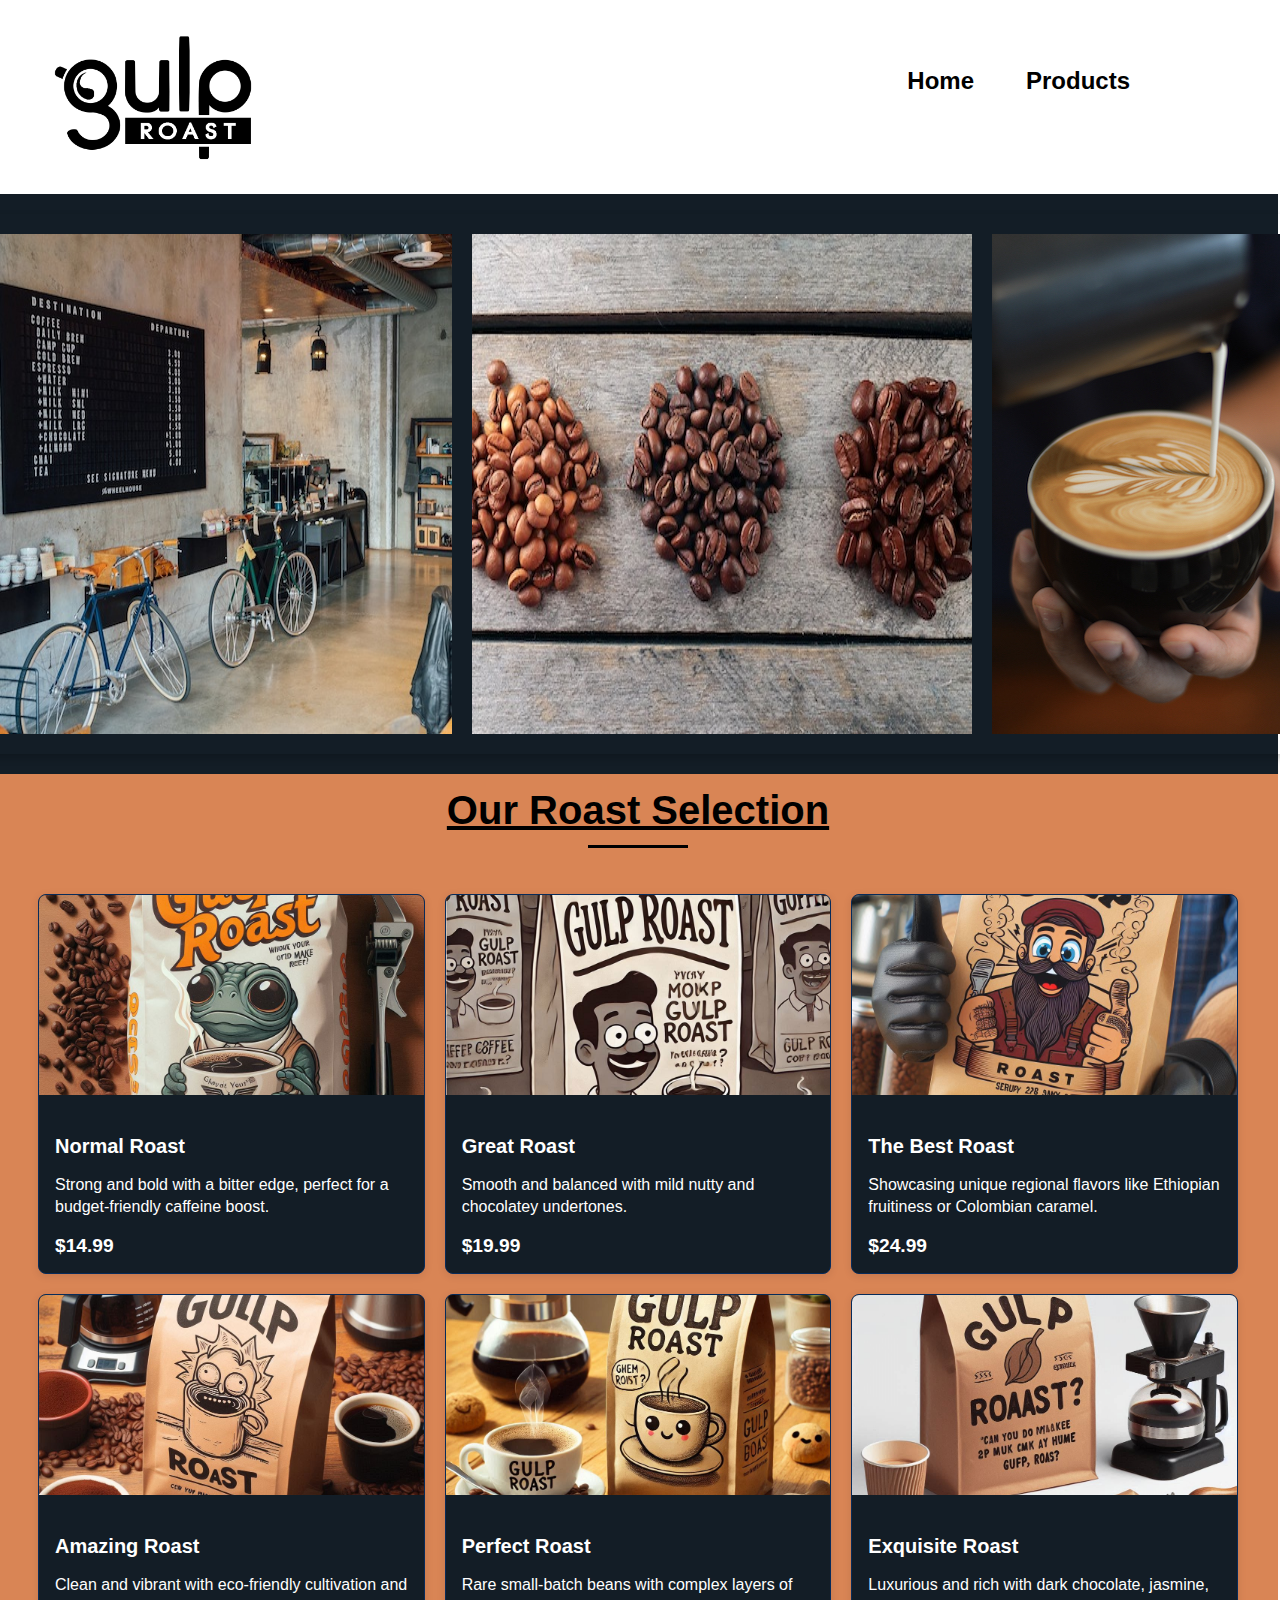
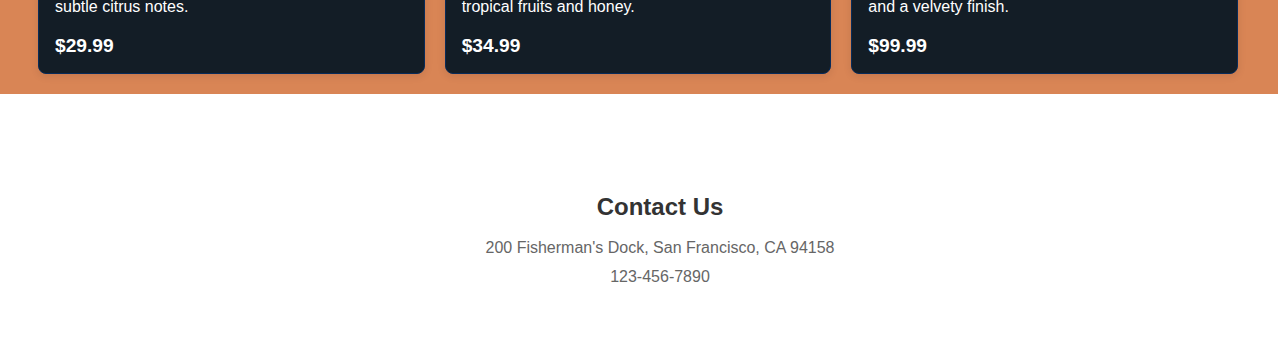
==== product.html @ 4ae88512 "second commit" ====
<!DOCTYPE html>
<html lang="en">
  <head>
    <meta charset="UTF-8" />
    <meta name="viewport" content="width=device-width, initial-scale=1.0" />
    <title>product</title>
    <link rel="stylesheet" href="style.css" />
  </head>
  <body>
    <header class="main-header">
      <div class="logo">
        <img
          class="gulplogo"
          src="images/gulp-logo-dark.webp"
          alt="gulp logo"
        />
      </div>
      <nav class="nav-links">
        <a href="index.html"><h2>Home</h2></a>
        <a href="product.html"><h2>Products</h2></a>
    </nav>
    </header>
    <div class="section1">
      <main>
        <div class="imagep1">
          <img src="images/gulp-menu.jpg" alt="someone-drinking-coffee" />
          <img src="images/gulp-coffee-beans.jpg" alt="" />
          <img src="images/gulp-coffee-closeup.jpg" alt="" />
        </div>
      </main>
    </div>
    <section class="section4">
    <h2 class="section-title">Our Roast Selection</h2>
    <div class="card-container">
        <!-- Card 1 -->
        <div class="card">
            <img src="images/Designer (1).jpeg" alt="Product 1" class="card-image">
            <div class="card-content">
                <h3 class="card-title">Normal Roast</h3>
                <p class="card-description">Strong and bold with a bitter edge, perfect for a budget-friendly caffeine boost.</p>
                <div class="card-price">$14.99</div>
            </div>
        </div>
    
        <!-- Card 2 -->
        <div class="card">
            <img src="images/Designer (2).jpeg" alt="Product 2" class="card-image">
            <div class="card-content">
                <h3 class="card-title">Great Roast</h3>
                <p class="card-description">Smooth and balanced with mild nutty and chocolatey undertones.</p>
                <div class="card-price">$19.99</div>
            </div>
        </div>
    
        <!-- Card 3 -->
        <div class="card">
            <img src="images/Designer (3).jpeg" alt="Product 3" class="card-image">
            <div class="card-content">
                <h3 class="card-title">The Best Roast</h3>
                <p class="card-description">Showcasing unique regional flavors like Ethiopian fruitiness or Colombian caramel.</p>
                <div class="card-price">$24.99</div>
            </div>
        </div>
    
        <!-- Card 4 -->
        <div class="card">
            <img src="images/Designer (4).jpeg" alt="Product 4" class="card-image">
            <div class="card-content">
                <h3 class="card-title">Amazing Roast</h3>
                <p class="card-description">Clean and vibrant with eco-friendly cultivation and subtle citrus notes.</p>
                <div class="card-price">$29.99</div>
            </div>
        </div>
    
        <!-- Card 5 -->
        <div class="card">
            <img src="images/Designer (5).jpeg" alt="Product 5" class="card-image">
            <div class="card-content">
                <h3 class="card-title">Perfect Roast</h3>
                <p class="card-description">Rare small-batch beans with complex layers of tropical fruits and honey.</p>
                <div class="card-price">$34.99</div>
            </div>
        </div>
    
        <!-- Card 6 -->
        <div class="card">
            <img src="images/Designer.jpeg" alt="Product 6" class="card-image">
            <div class="card-content">
                <h3 class="card-title">Exquisite Roast</h3>
                <p class="card-description"> Luxurious and rich with dark chocolate, jasmine, and a velvety finish.</p>
                <div class="card-price">$99.99</div>
            </div>
        </div>
    </div>
</section>
    <footer>
      <div class="footer-content">
        <h2>Contact Us</h2>
        <p>200 Fisherman's Dock, San Francisco, CA 94158</p>
        <p>123-456-7890</p>
      </div>
    </footer>
  </body>
</html>
---- style.css ----
@font-face {
    font-family: 'Wasted Vindey';
    src: url('path-to-your-font/WastedVindey.ttf') format('truetype');
    
}

* {
    font-family: 'Wasted Vindey', sans-serif;
}

h1, h2, h3, h4, h5, h6 {
    font-family: 'Wasted Vindey', sans-serif;
}

p, span, a {
    font-family: 'Wasted Vindey', sans-serif;
    line-height: 1.6;
}


.nav-links h2 {
    font-family: 'Wasted Vindey', sans-serif;
}


.content-box p {
    font-family: 'Wasted Vindey', sans-serif;
    line-height: 1.7;
}

.footer-content p {
    font-family: 'Wasted Vindey', sans-serif;
    line-height: 1.5;
}

.main-header {
    display: flex;
    justify-content: space-between;
    align-items: center;
    padding: 1rem 2rem;
    background-color: white;
  }
  
  .logo .gulplogo {
    height: 150px;
    width: auto;
  }
  
  .nav-links {
    display: flex;
    gap: 2rem;
    position: relative;
    bottom: 20px;
    right: 100px;
  }
  
  .nav-links h2 {
    margin: 0;
    cursor: pointer;

  }
  
  main {
    display: flex;
    justify-content: center;
  }
  
  .image-container {
    background-color: #59331D; 
    width: 90%; 
    margin: 0; 
    display: flex;
    justify-content: center;
  }
  
  .image1 {
    width: 100%;
    max-width: 1200px;
    height: auto;
    display: block; 
  }
  
  .content-box {
    background-color: white;
 
    padding: 30px;
    margin: 0;
    max-width: 800px;
    box-shadow: 0 4px 6px rgba(0, 0, 0, 0.1);
}

.content-box h2 {
    color: white;
    position: relative;
    left: 350px;
}

.content-box p {
    line-height: 1.6;
    color: white;
}
.content-box {
    background-color: #59331D;
    
    margin: 20px auto;
    max-width: 800px;
    box-shadow: 0 4px 6px rgba(0, 0, 0, 0.1);
    position: relative;
    top: 10px;
}

.image-row {
    display: flex;
    justify-content: center;
    gap: 20px;
    padding: 20px;
    margin: 20px auto;
    max-width: 1800px;
}

.image-row img {
    width: calc(33.33% - 14px); 
    height: 450px;
    object-fit: cover; 
    border-radius: 8px;
}
.section1{
    background-color: #131D26;
    width: 100vw;
    position: relative;
    right: 10px;  
}
.section2{
    background-color: #D98555;
    position: relative;
    bottom: 20px;
    width: 100vw;
    right: 10px;
}
.section3{
    background-color: #082B59 ;
    width: 100vw;
    position: relative;
    right: 10px;
}
.content-container {
    display: flex;
    justify-content: center;
    align-items: center;
    gap: 30px;
    max-width: 1200px;
    margin: 2rem auto;
    padding: 20px;
}

.image-box {
    flex: 1;
}

.image-box img {
    width: 100%;
    height: auto;
    border-radius: 10px;
    display: block;
}

.text-box {
    flex: 1;
    background-color: #fff;
    padding: 30px;
  
    box-shadow: 0 4px 6px rgba(0, 0, 0, 0.1);
}

.text-box h2 {
    margin-bottom: 20px;
    color: #333;
}

.text-box p {
    line-height: 1.6;
    color: #666;
}
footer {
    background-color: white;
    padding: 40px 20px;
    width: 100%;
    display: flex;
    justify-content: center;
    align-items: center;
}

.footer-content {
    text-align: center;
    max-width: 800px;
    margin: 0 auto;
}

.footer-content h2 {
    color: #333;
    margin-bottom: 15px;
}

.footer-content p {
    color: #666;
    margin: 5px 0;
    line-height: 1.5;
}
.blue-button {
    background-color: #131D26;
    color: white;
    padding: 8px 16px;  
    border: none;       
    cursor: pointer;   
}


.blue-button:hover {
    background-color: blue;
}
.imagep1{
    display: flex;
    justify-content: center;
    gap: 20px; 
    padding: 20px;
    margin: 20px auto;
    max-width: 1800px;
    box-shadow: 0px 4px 8px rgba(0, 0, 0, 0.2);
}
.card-container {
    display: grid;
    grid-template-columns: repeat(3, 1fr);
    gap: 20px;
    padding: 20px;
    max-width: 1200px;
    margin: 0 auto;
}

.card {
    border: 1px solid #082B59;
    border-radius: 8px;
    overflow: hidden;
    box-shadow: 0 2px 8px rgba(0, 0, 0, 0.1);
    transition: transform 0.3s ease;
    background-color: #131D26; 
}

.card:hover {
    transform: translateY(-5px);
    box-shadow: 0 4px 12px rgba(0, 0, 0, 0.2);
}

.card-image {
    width: 100%;
    height: 200px;
    object-fit: cover;
}

.card-content {
    padding: 16px;
    color: white; 
}

.card-title {
    font-size: 1.25rem;
    font-weight: bold;
    margin-bottom: 8px;
    color: white; 
}

.card-description {
    color: white; 
    margin-bottom: 16px;
    line-height: 1.4;
}

.card-price {
    font-size: 1.2rem;
    color: white; 
    font-weight: bold;
}

.section4{
    background-color: #D98555;
    position: relative;
    bottom: 40px;
    width: 100vw;
    right: 10px;
}
.section-title {
    text-align: center;
    color: black;
    font-size: 2.5rem;
    font-weight: bold;
    text-decoration: underline;
    position: relative;
    top: 14px;
}

.nav-links a {
    text-decoration: none;
    color: inherit;
}

.nav-links h2 {
    margin: 0;
    padding: 10px;
    transition: color 0.3s ease;
}

.nav-links h2:hover {
    color: #082B59;
}


.section-title {
    text-align: center;
    color: black;
    font-size: 2.5rem;
    margin: 40px 0;
    font-weight: bold;
    position: relative;
    padding-bottom: 15px;
}


a .section-title {
    text-decoration: none;
    transition: color 0.3s ease;
}

a {
    text-decoration: none;
}

.section-title::after {
    content: '';
    position: absolute;
    bottom: 0;
    left: 50%;
    transform: translateX(-50%);
    width: 100px;
    height: 3px;
    background-color: black;
    transition: width 0.3s ease;
}
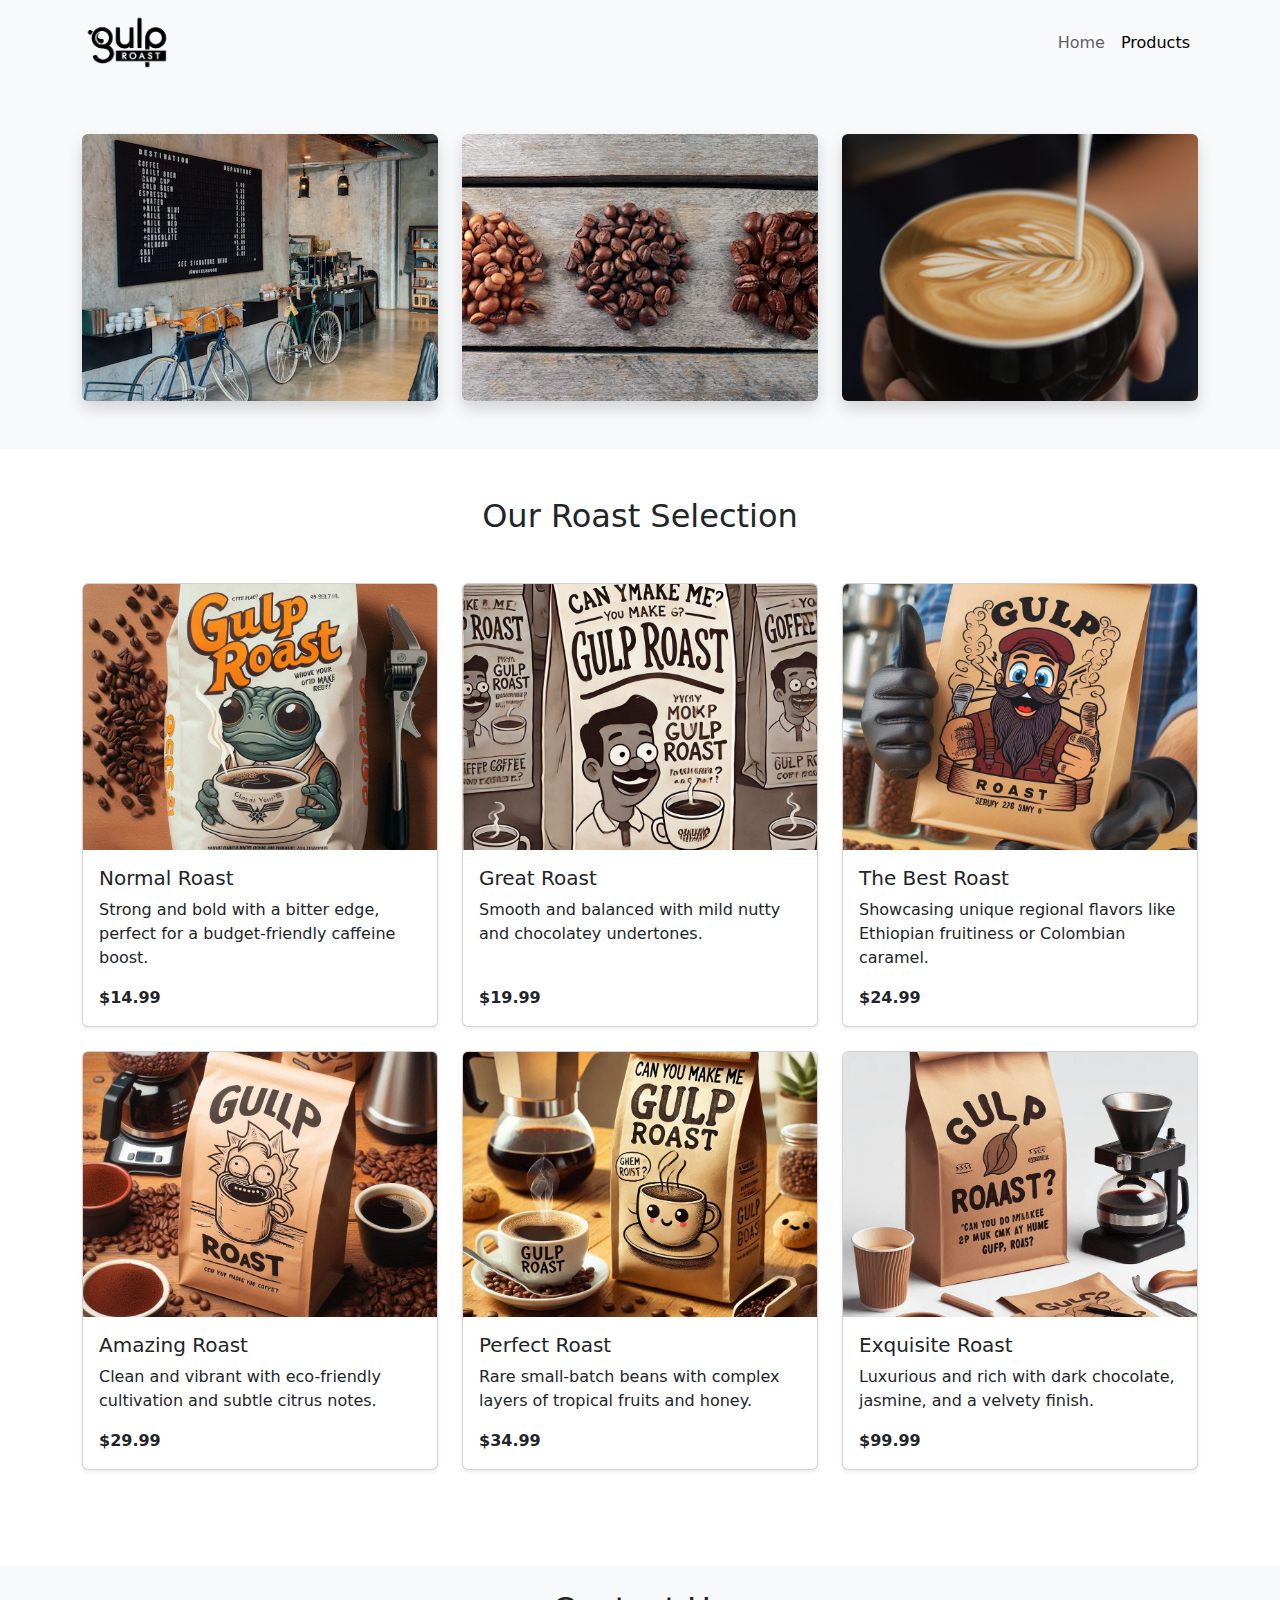
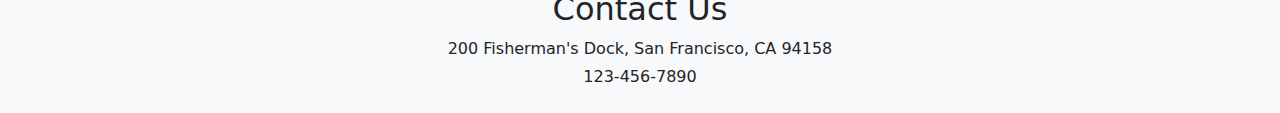
==== commit 0af4a67e: "first commit" ====
--- a/product.html
+++ b/product.html
@@ -3,102 +3,167 @@
   <head>
     <meta charset="UTF-8" />
     <meta name="viewport" content="width=device-width, initial-scale=1.0" />
-    <title>product</title>
-    <link rel="stylesheet" href="style.css" />
+    <title>Products - Gulp Roast</title>
+    <!-- Bootstrap CSS -->
+    <link href="https://cdn.jsdelivr.net/npm/bootstrap@5.3.2/dist/css/bootstrap.min.css" rel="stylesheet">
+    <style>
+      /* Minimal custom CSS for transition effects */
+      .card {
+        transition: transform 0.3s ease-in-out;
+      }
+      .card:hover {
+        transform: translateY(-10px);
+      }
+    </style>
   </head>
   <body>
-    <header class="main-header">
-      <div class="logo">
-        <img
-          class="gulplogo"
-          src="images/gulp-logo-dark.webp"
-          alt="gulp logo"
-        />
+    <!-- Navigation -->
+    <header>
+      <nav class="navbar navbar-expand-lg navbar-light bg-light">
+        <div class="container">
+          <a class="navbar-brand" href="#">
+            <img src="images/gulp-logo-dark.webp" alt="gulp logo" height="60">
+          </a>
+          <button class="navbar-toggler" type="button" data-bs-toggle="collapse" data-bs-target="#navbarNav">
+            <span class="navbar-toggler-icon"></span>
+          </button>
+          <div class="collapse navbar-collapse" id="navbarNav">
+            <ul class="navbar-nav ms-auto">
+              <li class="nav-item">
+                <a class="nav-link" href="index.html">Home</a>
+              </li>
+              <li class="nav-item">
+                <a class="nav-link active" href="product.html">Products</a>
+              </li>
+            </ul>
+          </div>
+        </div>
+      </nav>
+    </header>
+
+    <!-- Product Images Section -->
+    <div class="container-fluid bg-light py-5">
+      <div class="container">
+        <div class="row g-4">
+          <div class="col-md-4">
+            <div class="ratio ratio-4x3 overflow-hidden rounded shadow">
+              <img src="images/gulp-menu.jpg" alt="menu" class="img-fluid w-100 h-100 object-fit-cover">
+            </div>
+          </div>
+          <div class="col-md-4">
+            <div class="ratio ratio-4x3 overflow-hidden rounded shadow">
+              <img src="images/gulp-coffee-beans.jpg" alt="coffee beans" class="img-fluid w-100 h-100 object-fit-cover">
+            </div>
+          </div>
+          <div class="col-md-4">
+            <div class="ratio ratio-4x3 overflow-hidden rounded shadow">
+              <img src="images/gulp-coffee-closeup.jpg" alt="coffee closeup" class="img-fluid w-100 h-100 object-fit-cover">
+            </div>
+          </div>
+        </div>
       </div>
-      <nav class="nav-links">
-        <a href="index.html"><h2>Home</h2></a>
-        <a href="product.html"><h2>Products</h2></a>
-    </nav>
-    </header>
-    <div class="section1">
-      <main>
-        <div class="imagep1">
-          <img src="images/gulp-menu.jpg" alt="someone-drinking-coffee" />
-          <img src="images/gulp-coffee-beans.jpg" alt="" />
-          <img src="images/gulp-coffee-closeup.jpg" alt="" />
+    </div>
+
+    <!-- Roast Selection Section -->
+    <section class="container py-5">
+      <h2 class="text-center mb-5">Our Roast Selection</h2>
+      <div class="row g-4">
+        <!-- Card 1 -->
+        <div class="col-md-6 col-lg-4">
+          <div class="card h-100 shadow-sm hover-shadow">
+            <div class="ratio ratio-4x3">
+              <img src="images/Designer (1).jpeg" alt="Normal Roast" class="card-img-top object-fit-cover">
+            </div>
+            <div class="card-body d-flex flex-column">
+              <h3 class="card-title h5">Normal Roast</h3>
+              <p class="card-text flex-grow-1">Strong and bold with a bitter edge, perfect for a budget-friendly caffeine boost.</p>
+              <div class="card-text fw-bold">$14.99</div>
+            </div>
+          </div>
         </div>
-      </main>
-    </div>
-    <section class="section4">
-    <h2 class="section-title">Our Roast Selection</h2>
-    <div class="card-container">
-        <!-- Card 1 -->
-        <div class="card">
-            <img src="images/Designer (1).jpeg" alt="Product 1" class="card-image">
-            <div class="card-content">
-                <h3 class="card-title">Normal Roast</h3>
-                <p class="card-description">Strong and bold with a bitter edge, perfect for a budget-friendly caffeine boost.</p>
-                <div class="card-price">$14.99</div>
+
+        <!-- Card 2 -->
+        <div class="col-md-6 col-lg-4">
+          <div class="card h-100 shadow-sm">
+            <div class="ratio ratio-4x3">
+              <img src="images/Designer (2).jpeg" alt="Great Roast" class="card-img-top object-fit-cover">
             </div>
+            <div class="card-body d-flex flex-column">
+              <h3 class="card-title h5">Great Roast</h3>
+              <p class="card-text flex-grow-1">Smooth and balanced with mild nutty and chocolatey undertones.</p>
+              <div class="card-text fw-bold">$19.99</div>
+            </div>
+          </div>
         </div>
-    
-        <!-- Card 2 -->
-        <div class="card">
-            <img src="images/Designer (2).jpeg" alt="Product 2" class="card-image">
-            <div class="card-content">
-                <h3 class="card-title">Great Roast</h3>
-                <p class="card-description">Smooth and balanced with mild nutty and chocolatey undertones.</p>
-                <div class="card-price">$19.99</div>
+
+        <!-- Card 3 -->
+        <div class="col-md-6 col-lg-4">
+          <div class="card h-100 shadow-sm">
+            <div class="ratio ratio-4x3">
+              <img src="images/Designer (3).jpeg" alt="The Best Roast" class="card-img-top object-fit-cover">
             </div>
+            <div class="card-body d-flex flex-column">
+              <h3 class="card-title h5">The Best Roast</h3>
+              <p class="card-text flex-grow-1">Showcasing unique regional flavors like Ethiopian fruitiness or Colombian caramel.</p>
+              <div class="card-text fw-bold">$24.99</div>
+            </div>
+          </div>
         </div>
-    
-        <!-- Card 3 -->
-        <div class="card">
-            <img src="images/Designer (3).jpeg" alt="Product 3" class="card-image">
-            <div class="card-content">
-                <h3 class="card-title">The Best Roast</h3>
-                <p class="card-description">Showcasing unique regional flavors like Ethiopian fruitiness or Colombian caramel.</p>
-                <div class="card-price">$24.99</div>
+
+        <!-- Card 4 -->
+        <div class="col-md-6 col-lg-4">
+          <div class="card h-100 shadow-sm">
+            <div class="ratio ratio-4x3">
+              <img src="images/Designer (4).jpeg" alt="Amazing Roast" class="card-img-top object-fit-cover">
             </div>
+            <div class="card-body d-flex flex-column">
+              <h3 class="card-title h5">Amazing Roast</h3>
+              <p class="card-text flex-grow-1">Clean and vibrant with eco-friendly cultivation and subtle citrus notes.</p>
+              <div class="card-text fw-bold">$29.99</div>
+            </div>
+          </div>
         </div>
-    
-        <!-- Card 4 -->
-        <div class="card">
-            <img src="images/Designer (4).jpeg" alt="Product 4" class="card-image">
-            <div class="card-content">
-                <h3 class="card-title">Amazing Roast</h3>
-                <p class="card-description">Clean and vibrant with eco-friendly cultivation and subtle citrus notes.</p>
-                <div class="card-price">$29.99</div>
+
+        <!-- Card 5 -->
+        <div class="col-md-6 col-lg-4">
+          <div class="card h-100 shadow-sm">
+            <div class="ratio ratio-4x3">
+              <img src="images/Designer (5).jpeg" alt="Perfect Roast" class="card-img-top object-fit-cover">
             </div>
+            <div class="card-body d-flex flex-column">
+              <h3 class="card-title h5">Perfect Roast</h3>
+              <p class="card-text flex-grow-1">Rare small-batch beans with complex layers of tropical fruits and honey.</p>
+              <div class="card-text fw-bold">$34.99</div>
+            </div>
+          </div>
         </div>
-    
-        <!-- Card 5 -->
-        <div class="card">
-            <img src="images/Designer (5).jpeg" alt="Product 5" class="card-image">
-            <div class="card-content">
-                <h3 class="card-title">Perfect Roast</h3>
-                <p class="card-description">Rare small-batch beans with complex layers of tropical fruits and honey.</p>
-                <div class="card-price">$34.99</div>
+
+        <!-- Card 6 -->
+        <div class="col-md-6 col-lg-4">
+          <div class="card h-100 shadow-sm">
+            <div class="ratio ratio-4x3">
+              <img src="images/Designer.jpeg" alt="Exquisite Roast" class="card-img-top object-fit-cover">
             </div>
+            <div class="card-body d-flex flex-column">
+              <h3 class="card-title h5">Exquisite Roast</h3>
+              <p class="card-text flex-grow-1">Luxurious and rich with dark chocolate, jasmine, and a velvety finish.</p>
+              <div class="card-text fw-bold">$99.99</div>
+            </div>
+          </div>
         </div>
-    
-        <!-- Card 6 -->
-        <div class="card">
-            <img src="images/Designer.jpeg" alt="Product 6" class="card-image">
-            <div class="card-content">
-                <h3 class="card-title">Exquisite Roast</h3>
-                <p class="card-description"> Luxurious and rich with dark chocolate, jasmine, and a velvety finish.</p>
-                <div class="card-price">$99.99</div>
-            </div>
-        </div>
-    </div>
-</section>
-    <footer>
-      <div class="footer-content">
+      </div>
+    </section>
+
+    <!-- Footer -->
+    <footer class="bg-light py-4 mt-5">
+      <div class="container text-center">
         <h2>Contact Us</h2>
-        <p>200 Fisherman's Dock, San Francisco, CA 94158</p>
-        <p>123-456-7890</p>
+        <p class="mb-1">200 Fisherman's Dock, San Francisco, CA 94158</p>
+        <p class="mb-0">123-456-7890</p>
       </div>
     </footer>
+
+    <!-- Bootstrap JS Bundle with Popper -->
+    <script src="https://cdn.jsdelivr.net/npm/bootstrap@5.3.2/dist/js/bootstrap.bundle.min.js"></script>
   </body>
 </html>
